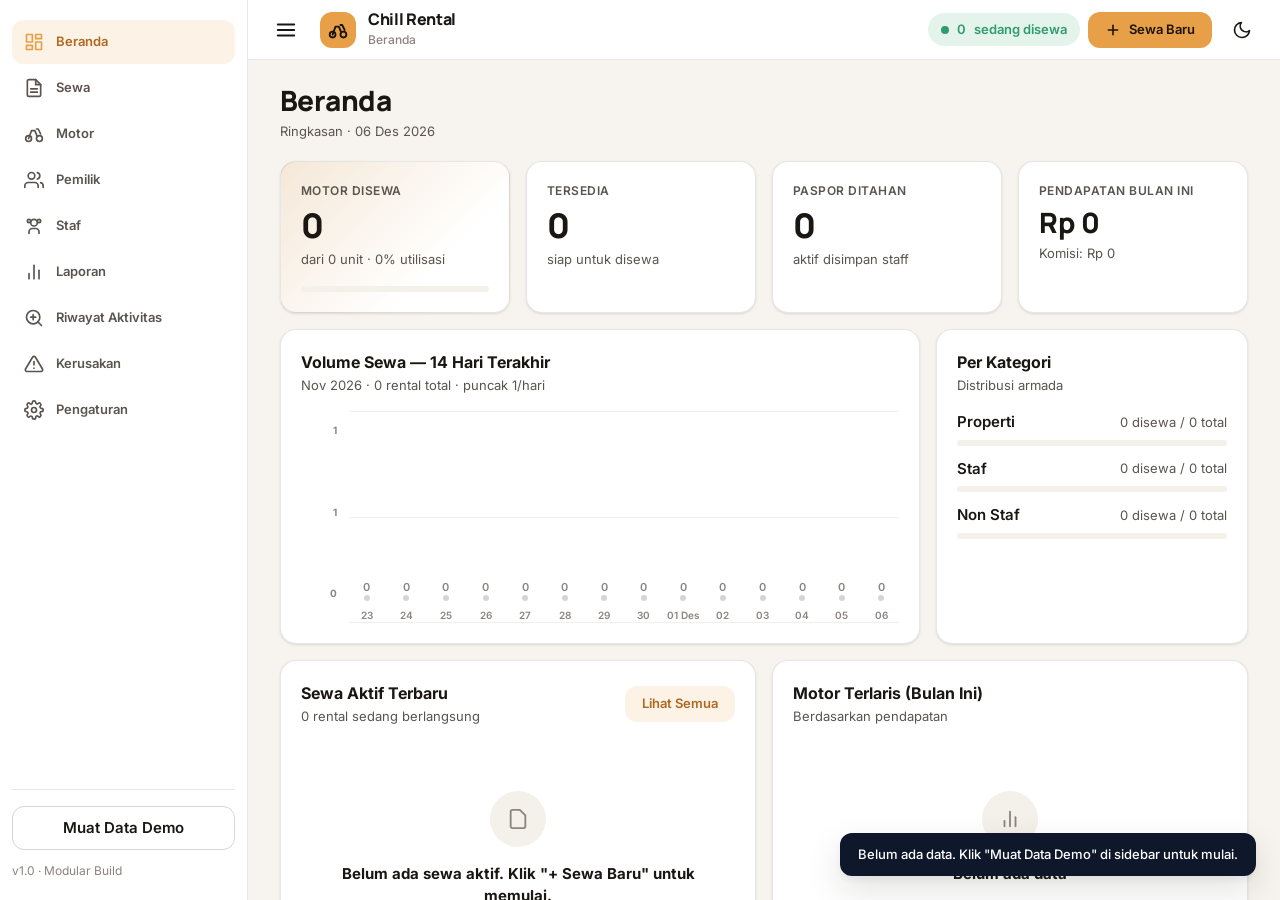
==== index.html @ 1f5a0c83 "add Supabase offline-first sync (Fase B.1) - localStorage stays the working store; background engine" ====
<!DOCTYPE html>
<html lang="id">
<head>
  <meta charset="UTF-8" />
  <meta name="viewport" content="width=device-width, initial-scale=1.0, viewport-fit=cover" />
  <meta name="theme-color" content="#0f172a" />
  <title>Chill Rental — Motor Rental System</title>
  <!-- Inline SVG favicon (🏍️) — avoids a 404 for /favicon.ico without adding a binary file -->
  <link rel="icon" href="data:image/svg+xml,&lt;svg xmlns='http://www.w3.org/2000/svg' viewBox='0 0 100 100'&gt;&lt;text y='.9em' font-size='90'&gt;🏍️&lt;/text&gt;&lt;/svg&gt;" />
  <link rel="stylesheet" href="styles/tokens.css" />
  <link rel="stylesheet" href="styles/base.css" />
  <link rel="stylesheet" href="styles/components.css" />
  <link rel="stylesheet" href="styles/layout.css" />
  <link rel="preconnect" href="https://fonts.googleapis.com">
  <link rel="preconnect" href="https://fonts.gstatic.com" crossorigin>
  <link href="https://fonts.googleapis.com/css2?family=Inter:wght@400;500;600;700&family=Manrope:wght@600;700;800&display=swap" rel="stylesheet">
</head>
<body>
  <!-- App shell -->
  <div id="app" class="app-shell">
    <!-- Top bar (mobile + desktop) -->
    <header class="topbar" role="banner">
      <button class="icon-btn topbar__menu" id="btn-menu" data-i18n-aria="topbar_menu_aria">
        <svg width="22" height="22" viewBox="0 0 24 24" fill="none" stroke="currentColor" stroke-width="2" stroke-linecap="round" stroke-linejoin="round"><line x1="3" y1="6" x2="21" y2="6"/><line x1="3" y1="12" x2="21" y2="12"/><line x1="3" y1="18" x2="21" y2="18"/></svg>
      </button>
      <div class="topbar__brand">
        <div class="brand-mark" aria-hidden="true">
          <svg width="20" height="20" viewBox="0 0 24 24" fill="none" stroke="currentColor" stroke-width="2.2" stroke-linecap="round" stroke-linejoin="round"><circle cx="5.5" cy="17.5" r="3.5"/><circle cx="18.5" cy="17.5" r="3.5"/><path d="M15 6h2l3 6"/><path d="M5.5 17.5L9 8h4l2.5 6"/></svg>
        </div>
        <div class="topbar__title">
          <h1>Chill Rental</h1>
          <span class="topbar__sub" id="topbar-context">Dashboard</span>
        </div>
      </div>
      <div class="topbar__actions">
        <button class="chip chip--success" id="kpi-active" data-i18n-title="topbar_new_rental_title"> <!-- title (rented-motor count) is set via JS -->
          <span class="chip__dot"></span>
          <span id="kpi-active-count">0</span> <span data-i18n="topbar_kpi_active">sedang disewa</span>
        </button>
        <!-- R13: Quick action — New Rental (replaces button in page headers) -->
        <button class="btn btn--sm topbar__quick-rental" id="btn-quick-rental" data-i18n-title="topbar_new_rental_title">
          <svg width="16" height="16" viewBox="0 0 24 24" fill="none" stroke="currentColor" stroke-width="2.4" stroke-linecap="round" stroke-linejoin="round"><line x1="12" y1="5" x2="12" y2="19"/><line x1="5" y1="12" x2="19" y2="12"/></svg>
          <span class="topbar__quick-rental-label" data-i18n="topbar_quick_rental">Sewa Baru</span>
        </button>
        <button class="icon-btn" id="btn-theme" data-i18n-aria="topbar_theme_aria">
          <svg id="ico-theme" width="20" height="20" viewBox="0 0 24 24" fill="none" stroke="currentColor" stroke-width="2" stroke-linecap="round" stroke-linejoin="round"><path d="M21 12.79A9 9 0 1 1 11.21 3 7 7 0 0 0 21 12.79z"/></svg>
        </button>
      </div>
    </header>

    <!-- Sidebar nav (desktop) / drawer (mobile) -->
    <aside class="sidebar" id="sidebar" aria-label="Navigasi utama">
      <nav class="nav">
        <a href="#dashboard" class="nav__item is-active" data-route="dashboard" data-i18n-title="nav_dashboard">
          <svg width="20" height="20" viewBox="0 0 24 24" fill="none" stroke="currentColor" stroke-width="2" stroke-linecap="round" stroke-linejoin="round"><rect x="3" y="3" width="7" height="9"/><rect x="14" y="3" width="7" height="5"/><rect x="14" y="12" width="7" height="9"/><rect x="3" y="16" width="7" height="5"/></svg>
          <span data-i18n="nav_dashboard">Beranda</span>
        </a>
        <a href="#rentals" class="nav__item" data-route="rentals" data-i18n-title="nav_rentals">
          <svg width="20" height="20" viewBox="0 0 24 24" fill="none" stroke="currentColor" stroke-width="2" stroke-linecap="round" stroke-linejoin="round"><path d="M14 2H6a2 2 0 0 0-2 2v16a2 2 0 0 0 2 2h12a2 2 0 0 0 2-2V8z"/><polyline points="14 2 14 8 20 8"/><line x1="16" y1="13" x2="8" y2="13"/><line x1="16" y1="17" x2="8" y2="17"/></svg>
          <span data-i18n="nav_rentals">Sewa</span>
        </a>
        <a href="#motors" class="nav__item" data-route="motors" data-i18n-title="nav_motors">
          <svg width="20" height="20" viewBox="0 0 24 24" fill="none" stroke="currentColor" stroke-width="2" stroke-linecap="round" stroke-linejoin="round"><circle cx="5.5" cy="17.5" r="3.5"/><circle cx="18.5" cy="17.5" r="3.5"/><path d="M15 6h2l3 6"/><path d="M5.5 17.5L9 8h4l2.5 6"/></svg>
          <span data-i18n="nav_motors">Kendaraan</span>
        </a>
        <a href="#owners" class="nav__item" data-route="owners" data-i18n-title="nav_owners">
          <svg width="20" height="20" viewBox="0 0 24 24" fill="none" stroke="currentColor" stroke-width="2" stroke-linecap="round" stroke-linejoin="round"><path d="M17 21v-2a4 4 0 0 0-4-4H5a4 4 0 0 0-4 4v2"/><circle cx="9" cy="7" r="4"/><path d="M23 21v-2a4 4 0 0 0-3-3.87"/><path d="M16 3.13a4 4 0 0 1 0 7.75"/></svg>
          <span data-i18n="nav_owners">Pemilik</span>
        </a>
        <a href="#staff" class="nav__item" data-route="staff" data-i18n-title="nav_staff">
          <svg width="20" height="20" viewBox="0 0 24 24" fill="none" stroke="currentColor" stroke-width="2" stroke-linecap="round" stroke-linejoin="round"><circle cx="12" cy="8" r="4"/><path d="M6 21v-2a4 4 0 0 1 4-4h4a4 4 0 0 1 4 4v2"/><circle cx="18" cy="6" r="2"/><circle cx="6" cy="6" r="2"/></svg>
          <span data-i18n="nav_staff">Staf</span>
        </a>
        <a href="#reports" class="nav__item" data-route="reports" data-i18n-title="nav_reports">
          <svg width="20" height="20" viewBox="0 0 24 24" fill="none" stroke="currentColor" stroke-width="2" stroke-linecap="round" stroke-linejoin="round"><line x1="18" y1="20" x2="18" y2="10"/><line x1="12" y1="20" x2="12" y2="4"/><line x1="6" y1="20" x2="6" y2="14"/></svg>
          <span data-i18n="nav_reports">Laporan</span>
        </a>
        <a href="#audit" class="nav__item" data-route="audit" data-i18n-title="nav_audit">
          <svg width="20" height="20" viewBox="0 0 24 24" fill="none" stroke="currentColor" stroke-width="2" stroke-linecap="round" stroke-linejoin="round"><circle cx="11" cy="11" r="8"/><line x1="21" y1="21" x2="16.65" y2="16.65"/><path d="M8 11h6"/><path d="M11 8v6"/></svg>
          <span data-i18n="nav_audit">Riwayat Aktivitas</span>
        </a>
        <a href="#damages" class="nav__item" data-route="damages" data-i18n-title="nav_damages">
          <svg width="20" height="20" viewBox="0 0 24 24" fill="none" stroke="currentColor" stroke-width="2" stroke-linecap="round" stroke-linejoin="round"><path d="M10.29 3.86L1.82 18a2 2 0 0 0 1.71 3h16.94a2 2 0 0 0 1.71-3L13.71 3.86a2 2 0 0 0-3.42 0z"/><line x1="12" y1="9" x2="12" y2="13"/><line x1="12" y1="17" x2="12.01" y2="17"/></svg>
          <span data-i18n="nav_damages">Kerusakan</span>
        </a>
        <a href="#settings" class="nav__item" data-route="settings" data-i18n-title="nav_settings">
          <svg width="20" height="20" viewBox="0 0 24 24" fill="none" stroke="currentColor" stroke-width="2" stroke-linecap="round" stroke-linejoin="round"><circle cx="12" cy="12" r="3"/><path d="M19.4 15a1.65 1.65 0 0 0 .33 1.82l.06.06a2 2 0 0 1-2.83 2.83l-.06-.06a1.65 1.65 0 0 0-1.82-.33 1.65 1.65 0 0 0-1 1.51V21a2 2 0 0 1-4 0v-.09A1.65 1.65 0 0 0 9 19.4a1.65 1.65 0 0 0-1.82.33l-.06.06a2 2 0 0 1-2.83-2.83l.06-.06a1.65 1.65 0 0 0 .33-1.82 1.65 1.65 0 0 0-1.51-1H3a2 2 0 0 1 0-4h.09A1.65 1.65 0 0 0 4.6 9a1.65 1.65 0 0 0-.33-1.82l-.06-.06a2 2 0 0 1 2.83-2.83l.06.06a1.65 1.65 0 0 0 1.82.33H9a1.65 1.65 0 0 0 1-1.51V3a2 2 0 0 1 4 0v.09a1.65 1.65 0 0 0 1 1.51 1.65 1.65 0 0 0 1.82-.33l.06-.06a2 2 0 0 1 2.83 2.83l-.06.06a1.65 1.65 0 0 0-.33 1.82V9a1.65 1.65 0 0 0 1.51 1H21a2 2 0 0 1 0 4h-.09a1.65 1.65 0 0 0-1.51 1z"/></svg>
          <span data-i18n="nav_settings">Pengaturan</span>
        </a>
      </nav>
      <div class="sidebar__footer">
        <button class="btn btn--ghost btn--block" id="btn-seed" data-i18n="page_settings_load_demo">Muat Data Demo</button>
        <p class="muted-xs">v1.0 · Modular Build</p>
      </div>
    </aside>
    <div class="scrim" id="scrim" hidden></div>

    <!-- Main content area, routed -->
    <main class="content" id="content" tabindex="-1">
      <!-- Pages are injected by router.js -->
    </main>

    <!-- Bottom tab bar (mobile only) -->
    <nav class="tabbar" aria-label="Navigasi cepat">
      <a href="#dashboard" class="tabbar__item is-active" data-route="dashboard">
        <svg width="22" height="22" viewBox="0 0 24 24" fill="none" stroke="currentColor" stroke-width="2" stroke-linecap="round" stroke-linejoin="round"><rect x="3" y="3" width="7" height="9"/><rect x="14" y="3" width="7" height="5"/><rect x="14" y="12" width="7" height="9"/><rect x="3" y="16" width="7" height="5"/></svg>
        <span data-i18n="tabbar_beranda">Beranda</span>
      </a>
      <a href="#rentals" class="tabbar__item" data-route="rentals">
        <svg width="22" height="22" viewBox="0 0 24 24" fill="none" stroke="currentColor" stroke-width="2" stroke-linecap="round" stroke-linejoin="round"><path d="M14 2H6a2 2 0 0 0-2 2v16a2 2 0 0 0 2 2h12a2 2 0 0 0 2-2V8z"/><polyline points="14 2 14 8 20 8"/></svg>
        <span data-i18n="tabbar_sewa">Sewa</span>
      </a>
      <button class="tabbar__fab" id="btn-new-rental" data-i18n-aria="tabbar_fab_aria">
        <svg width="26" height="26" viewBox="0 0 24 24" fill="none" stroke="currentColor" stroke-width="2.5" stroke-linecap="round" stroke-linejoin="round"><line x1="12" y1="5" x2="12" y2="19"/><line x1="5" y1="12" x2="19" y2="12"/></svg>
      </button>
      <a href="#motors" class="tabbar__item" data-route="motors">
        <svg width="22" height="22" viewBox="0 0 24 24" fill="none" stroke="currentColor" stroke-width="2" stroke-linecap="round" stroke-linejoin="round"><circle cx="5.5" cy="17.5" r="3.5"/><circle cx="18.5" cy="17.5" r="3.5"/><path d="M15 6h2l3 6"/><path d="M5.5 17.5L9 8h4l2.5 6"/></svg>
        <span data-i18n="tabbar_motor">Kendaraan</span>
      </a>
      <a href="#reports" class="tabbar__item" data-route="reports">
        <svg width="22" height="22" viewBox="0 0 24 24" fill="none" stroke="currentColor" stroke-width="2" stroke-linecap="round" stroke-linejoin="round"><line x1="18" y1="20" x2="18" y2="10"/><line x1="12" y1="20" x2="12" y2="4"/><line x1="6" y1="20" x2="6" y2="14"/></svg>
        <span data-i18n="tabbar_laporan">Laporan</span>
      </a>
    </nav>

    <!-- Modal mount + toast mount -->
    <div id="modal-root"></div>
    <div id="toast-root" class="toast-root" aria-live="polite"></div>
  </div>

  <!-- Modules (load order matters) -->
  <script type="module" src="modules/app.js"></script>
</body>
</html>
---- styles/tokens.css ----
/* ===========================================================
   Chill Rental — Design Tokens
   Style: Minimalism + Bento Grid, mobile-first, theme-aware
   =========================================================== */

:root {
  /* ---- Color Primitives ---- */
  --c-teal-50:  #ecfeff;
  --c-teal-100: #cffafe;
  --c-teal-300: #67e8f9;
  --c-teal-500: #06b6d4;
  --c-teal-600: #0891b2;
  --c-teal-700: #0e7490;

  --c-amber-100: #fef3c7;
  --c-amber-500: #f59e0b;
  --c-amber-600: #d97706;

  --c-rose-100: #ffe4e6;
  --c-rose-500: #f43f5e;
  --c-rose-600: #e11d48;

  --c-emerald-100: #d1fae5;
  --c-emerald-500: #10b981;
  --c-emerald-600: #059669;

  --c-slate-50:  #f8fafc;
  --c-slate-100: #f1f5f9;
  --c-slate-200: #e2e8f0;
  --c-slate-300: #cbd5e1;
  --c-slate-400: #94a3b8;
  --c-slate-500: #64748b;
  --c-slate-600: #475569;
  --c-slate-700: #334155;
  --c-slate-800: #1e293b;
  --c-slate-900: #0f172a;
  --c-slate-950: #020617;

  /* ---- Semantic — Light (default) — warm palette + amber accent ----
     Tier-based bg: bg-app (creamy off-white) → bg-elev (white card) → bg-elev-2 (subtle recessed)
     Text: warm dark (#1a1612, not pure black) for a warm feel.
     Accent: amber #e8a048 (same as dark — brand consistency).
  */
  --bg-app: #f7f4ef;            /* warm cream — readable bg */
  --bg-elev: #ffffff;           /* card, sidebar, modal */
  --bg-elev-2: #f4f0ea;         /* recessed (input, table header) */
  --bg-subtle: #f4f0ea;
  --bg-tint: rgba(232, 160, 72, .07);

  --text-primary: #1a1612;      /* warm near-black */
  --text-secondary: #5a544e;    /* warm muted */
  --text-tertiary: #8a8580;     /* warm light muted */
  --text-inverse: #ffffff;
  --text-on-brand: #1a1209;     /* dark text on amber (high contrast) */

  --border-subtle: rgba(26, 22, 18, .10);
  --border-strong: rgba(26, 22, 18, .18);
  --border-focus: #e8a048;

  --brand: #e8a048;
  --brand-hover: #d4863a;
  --brand-soft: rgba(232, 160, 72, .14);
  --brand-soft-text: #b06820;   /* darker amber for text in the soft badge (contrast on light bg) */

  --success: #2e9c6b;           /* darker green for light mode (AA contrast) */
  --success-soft: rgba(46, 156, 107, .12);
  --warning: #c9881f;           /* darker amber for the warning badge */
  --warning-soft: rgba(232, 160, 72, .14);
  --danger: #c8443f;            /* darker red for light mode */
  --danger-soft: rgba(200, 68, 63, .10);
  --info: #4185d6;
  --info-soft: rgba(65, 133, 214, .10);

  /* ---- Spacing (4/8 rhythm) ---- */
  --sp-1: 4px;
  --sp-2: 8px;
  --sp-3: 12px;
  --sp-4: 16px;
  --sp-5: 20px;
  --sp-6: 24px;
  --sp-7: 32px;
  --sp-8: 40px;
  --sp-9: 48px;
  --sp-10: 64px;

  /* ---- Radius ---- */
  --r-sm: 8px;
  --r-md: 12px;
  --r-lg: 16px;
  --r-xl: 20px;
  --r-2xl: 24px;
  --r-pill: 999px;

  /* ---- Shadow — warm tone (light mode default) ---- */
  --sh-xs: 0 1px 2px rgba(26, 22, 18, .05);
  --sh-sm: 0 1px 3px rgba(26, 22, 18, .08), 0 1px 2px rgba(26, 22, 18, .04);
  --sh-md: 0 4px 14px rgba(26, 22, 18, .08), 0 2px 4px rgba(26, 22, 18, .04);
  --sh-lg: 0 14px 36px rgba(26, 22, 18, .12), 0 4px 8px rgba(26, 22, 18, .06);
  --sh-focus: 0 0 0 3px rgba(232, 160, 72, .30);

  /* ---- Typography ---- */
  --font-sans: 'Inter', system-ui, -apple-system, 'Segoe UI', Roboto, sans-serif;
  --font-display: 'Manrope', var(--font-sans);
  --font-mono: ui-monospace, 'SF Mono', Menlo, Consolas, monospace;

  --fs-xs: 12px;
  --fs-sm: 13px;
  --fs-base: 15px;
  --fs-md: 16px;
  --fs-lg: 18px;
  --fs-xl: 22px;
  --fs-2xl: 28px;
  --fs-3xl: 34px;
  --fs-4xl: 44px;

  --lh-tight: 1.2;
  --lh-snug: 1.35;
  --lh-normal: 1.5;
  --lh-loose: 1.65;

  /* ---- Motion ---- */
  --motion-fast: 120ms;
  --motion-base: 200ms;
  --motion-slow: 320ms;
  --ease-out: cubic-bezier(.16, 1, .3, 1);
  --ease-in-out: cubic-bezier(.4, 0, .2, 1);

  /* ---- Layout ---- */
  --topbar-h: 60px;
  --sidebar-w: 248px;
  --sidebar-w-collapsed: 72px;   /* R12: icon-only mode */
  --tabbar-h: 72px;
  --maxw-content: 1280px;
}

/* ===== Dark theme — palette refresh (reference: warm dark + amber accent) =====
   Tier-based backgrounds: bg-app (darkest) → bg-elev → bg-elev-2 (lightest)
   Text: warm off-white #f0ede8 (not pure white) for reading comfort.
   Accent: amber #e8a048 (more hostel-vibe than teal).
*/
[data-theme="dark"] {
  /* ---- Backgrounds (3 tier) ---- */
  --bg-app: #0e0f11;            /* page bg (darkest) */
  --bg-elev: #16181c;           /* sidebar, card, modal */
  --bg-elev-2: #1e2128;         /* input bg, table header, elevated surface */
  --bg-subtle: #1e2128;         /* alias for bg-subtle used in the code */
  --bg-tint: rgba(232, 160, 72, .08);

  /* ---- Text (warm tones) ---- */
  --text-primary: #f0ede8;      /* warm off-white */
  --text-secondary: #9a9690;    /* secondary muted */
  --text-tertiary: #5a5854;     /* tertiary very muted */
  --text-inverse: #1a1209;      /* dark text (for the primary button on the accent) */
  --text-on-brand: #1a1209;     /* dark text on the amber button */

  /* ---- Borders ---- */
  --border-subtle: rgba(255, 255, 255, .07);
  --border-strong: rgba(255, 255, 255, .13);
  --border-focus: #e8a048;

  /* ---- Brand (amber) ---- */
  --brand: #e8a048;
  --brand-hover: #d4863a;
  --brand-soft: rgba(232, 160, 72, .12);
  --brand-soft-text: #e8a048;

  /* ---- Status colors + soft variants ---- */
  --success: #4caf82;
  --success-soft: rgba(76, 175, 130, .12);
  --warning: #f0b84a;
  --warning-soft: rgba(240, 184, 74, .12);
  --danger: #e05252;
  --danger-soft: rgba(224, 82, 82, .12);
  --info: #5b9cf6;
  --info-soft: rgba(91, 156, 246, .12);

  /* ---- Focus ring ---- */
  --sh-focus: 0 0 0 3px rgba(232, 160, 72, .35);

  /* ---- Shadows ---- */
  --sh-xs: 0 1px 2px rgba(0, 0, 0, .35);
  --sh-sm: 0 1px 3px rgba(0, 0, 0, .45);
  --sh-md: 0 6px 16px rgba(0, 0, 0, .45);
  --sh-lg: 0 20px 40px rgba(0, 0, 0, .55);
}

@media (prefers-reduced-motion: reduce) {
  *, *::before, *::after {
    animation-duration: .01ms !important;
    transition-duration: .01ms !important;
  }
}
---- styles/base.css ----
/* ===== Reset & Base ===== */
*, *::before, *::after { box-sizing: border-box; }
html {
  -webkit-text-size-adjust: 100%;
  height: 100%;
  overflow: hidden;
}
body {
  margin: 0;
  display: flex;
  flex-direction: column;
  height: 100vh;
  height: 100dvh;
  overflow: hidden;
  overscroll-behavior-y: none; /* Prevent iOS pull-to-refresh while scrolling the modal */
  font-family: var(--font-sans);
  font-size: var(--fs-base);
  line-height: var(--lh-normal);
  color: var(--text-primary);
  background: var(--bg-app);
  -webkit-font-smoothing: antialiased;
  -moz-osx-font-smoothing: grayscale;
}

h1, h2, h3, h4, h5, h6 {
  margin: 0;
  font-family: var(--font-display);
  font-weight: 700;
  line-height: var(--lh-tight);
  color: var(--text-primary);
  letter-spacing: -0.01em;
}
h1 { font-size: var(--fs-xl); }
h2 { font-size: var(--fs-lg); }
h3 { font-size: var(--fs-md); }
p { margin: 0; }
a { color: inherit; text-decoration: none; }
button { font-family: inherit; }
img, svg { display: block; max-width: 100%; }
input, select, textarea, button { font: inherit; color: inherit; }

/* Focus visible — accessibility critical */
:focus { outline: none; }
:focus-visible {
  outline: none;
  box-shadow: var(--sh-focus);
  border-radius: var(--r-sm);
}

/* Utility classes */
.muted { color: var(--text-secondary); }
.muted-xs { color: var(--text-tertiary); font-size: var(--fs-xs); margin: 0; }
.sr-only {
  position: absolute; width: 1px; height: 1px;
  padding: 0; margin: -1px; overflow: hidden;
  clip: rect(0, 0, 0, 0); white-space: nowrap; border: 0;
}
.hidden { display: none !important; }

/* Spacing utilities — replacements for non-token inline gap/margin */
.gap-xs  { gap: var(--sp-1); }   /* 4px  */
.gap-sm  { gap: var(--sp-2); }   /* 8px  */
.gap-md  { gap: var(--sp-3); }   /* 12px */
.gap-lg  { gap: var(--sp-4); }   /* 16px */
.mt-xs   { margin-top: var(--sp-1); }
.mt-sm   { margin-top: var(--sp-2); }
.mt-md   { margin-top: var(--sp-3); }
.mb-sm   { margin-bottom: var(--sp-2); }
.mb-md   { margin-bottom: var(--sp-3); }

/* Text safety utilities */
.text-ellipsis {
  overflow: hidden;
  text-overflow: ellipsis;
  white-space: nowrap;
  min-width: 0;
}
.text-wrap {
  word-break: break-word;
  overflow-wrap: anywhere;
}

/* Scrollbar finesse */
::-webkit-scrollbar { width: 6px; height: 6px; }   /* 10px → 6px, slimmer on mobile */
::-webkit-scrollbar-track { background: transparent; }
::-webkit-scrollbar-thumb {
  background: var(--border-strong);
  border-radius: var(--r-pill);
  border: 1px solid var(--bg-app);  /* thinner border to match the smaller scrollbar */
}
::-webkit-scrollbar-thumb:hover { background: var(--text-tertiary); }
/* On mobile, hide the scrollbar entirely (swipe is enough) */
@media (max-width: 480px) {
  ::-webkit-scrollbar { display: none; }
  * { scrollbar-width: none; }
}
---- styles/components.css ----
/* ===== BUTTONS ===== */
.btn {
  display: inline-flex;
  align-items: center;
  justify-content: center;
  gap: var(--sp-2);
  min-height: 44px;
  padding: 0 var(--sp-5);
  border: 1px solid transparent;
  border-radius: var(--r-md);
  background: var(--brand);
  color: var(--text-on-brand);
  font-size: var(--fs-base);
  font-weight: 600;
  cursor: pointer;
  transition: transform var(--motion-fast) var(--ease-out),
              background var(--motion-fast) var(--ease-out),
              box-shadow var(--motion-fast) var(--ease-out);
  white-space: nowrap;
  user-select: none;
  -webkit-tap-highlight-color: transparent;
}
.btn:hover { background: var(--brand-hover); }
.btn:active { transform: scale(0.97); }
.btn[disabled] { opacity: .55; cursor: not-allowed; pointer-events: none; }

.btn--ghost {
  background: transparent;
  color: var(--text-primary);
  border-color: var(--border-strong);
}
.btn--ghost:hover { background: var(--bg-subtle); }

.btn--soft {
  background: var(--brand-soft);
  color: var(--brand-soft-text);
}
.btn--soft:hover { background: var(--brand-soft); filter: brightness(0.95); }

/* WhatsApp green — Open WhatsApp action in the receipt modal */
.btn--wa { background: #25d366; color: #06351a; }
.btn--wa:hover { background: #1ebe5b; }

/* ===== WhatsApp receipt modal ===== */
.receipt-modal__sub {
  margin: 0 0 var(--sp-3);
  color: var(--text-secondary);
  font-size: var(--fs-sm);
}
.receipt-modal__preview {
  margin: 0;
  padding: var(--sp-4);
  background: var(--bg-elev-2);
  border: 1px solid var(--border-subtle);
  border-radius: var(--r-md);
  font-family: ui-monospace, SFMono-Regular, Menlo, Consolas, monospace;
  font-size: 13px;
  line-height: 1.5;
  color: var(--text-primary);
  white-space: pre;          /* keep the monospace columns aligned */
  overflow-x: auto;
  overflow-y: auto;
  max-height: 52vh;
}
.receipt-modal__hint {
  margin: var(--sp-3) 0 0;
  color: var(--text-secondary);
  font-size: var(--fs-sm);
}

.btn--danger { background: var(--danger); }
.btn--danger:hover { background: var(--c-rose-500); }

.btn--sm { min-height: 36px; padding: 0 var(--sp-4); font-size: var(--fs-sm); }
.btn--block { width: 100%; white-space: normal; text-align: center; }

.icon-btn {
  display: inline-flex;
  align-items: center;
  justify-content: center;
  width: 44px;
  height: 44px;
  border: 1px solid transparent;
  border-radius: var(--r-md);
  background: transparent;
  color: var(--text-primary);
  cursor: pointer;
  transition: background var(--motion-fast) var(--ease-out);
  -webkit-tap-highlight-color: transparent;
}
.icon-btn:hover { background: var(--bg-subtle); }
.icon-btn:active { background: var(--border-subtle); }

/* ===== CARDS / BENTO ===== */
.card {
  background: var(--bg-elev);
  border: 1px solid var(--border-subtle);
  border-radius: var(--r-lg);
  padding: var(--sp-5);
  box-shadow: var(--sh-sm);
}
/* Dark mode: reduce shadow (depth is conveyed via the tier bg) */
[data-theme="dark"] .card { box-shadow: none; }
.card--accent {
  background: linear-gradient(135deg, var(--brand-soft) 0%, var(--bg-elev) 70%);
  border-color: var(--border-subtle);
}
.card__header {
  display: flex;
  align-items: center;
  justify-content: space-between;
  margin-bottom: var(--sp-4);
  gap: var(--sp-3);
}
.card__title { font-size: var(--fs-md); font-weight: 700; }
.card__sub { font-size: var(--fs-sm); color: var(--text-secondary); margin-top: 2px; }

/* ===== KPI ===== */
.kpi {
  display: flex;
  flex-direction: column;
  gap: var(--sp-2);
}
.kpi__label {
  font-size: var(--fs-xs);
  font-weight: 600;
  color: var(--text-secondary);
  text-transform: uppercase;
  letter-spacing: 0.04em;
}
.kpi__value {
  font-family: var(--font-display);
  font-size: var(--fs-3xl);
  font-weight: 800;
  line-height: 1;
  color: var(--text-primary);
}
.kpi__value--sm { font-size: var(--fs-2xl); }
.kpi__sub {
  display: inline-flex;
  align-items: center;
  gap: var(--sp-1);
  font-size: var(--fs-sm);
  color: var(--text-secondary);
}
.kpi__delta--up { color: var(--success); font-weight: 600; }
.kpi__delta--down { color: var(--danger); font-weight: 600; }

/* ===== CHIPS / BADGES ===== */
.chip {
  display: inline-flex;
  align-items: center;
  gap: var(--sp-2);
  padding: 6px 12px;
  border-radius: var(--r-pill);
  background: var(--bg-subtle);
  color: var(--text-secondary);
  font-size: var(--fs-sm);
  font-weight: 600;
  border: 1px solid var(--border-subtle);
  cursor: pointer;
  white-space: nowrap;
  min-height: 32px;
}
.chip--brand { background: var(--brand-soft); color: var(--brand-soft-text); border-color: transparent; }
.chip--success { background: var(--success-soft); color: var(--success); border-color: transparent; }
.chip--warning { background: var(--warning-soft); color: var(--warning); border-color: transparent; }
.chip--danger { background: var(--danger-soft); color: var(--danger); border-color: transparent; }

.chip__dot {
  width: 8px; height: 8px;
  border-radius: 50%;
  background: currentColor;
  animation: pulse 2s ease-in-out infinite;
}
@keyframes pulse {
  0%, 100% { opacity: 1; }
  50% { opacity: .45; }
}

.badge {
  display: inline-flex;
  align-items: center;
  justify-content: center;
  padding: 4px 8px;        /* raised from 3px → 4px for a minimum height */
  border-radius: 6px;
  font-size: var(--fs-xs);
  font-weight: 600;
  background: var(--bg-subtle);
  color: var(--text-secondary);
  min-height: 24px;        /* minimum visual height, consistent across all screen sizes */
  white-space: nowrap;
  flex-shrink: 0;          /* badge must not shrink inside a flex container */
}
.badge--success { background: var(--success-soft); color: var(--success); }
.badge--warning { background: var(--warning-soft); color: var(--warning); }
.badge--danger { background: var(--danger-soft); color: var(--danger); }
.badge--brand { background: var(--brand-soft); color: var(--brand-soft-text); }
.badge--info { background: var(--info-soft); color: var(--info); }

/* ===== FORMS ===== */
.field {
  display: flex;
  flex-direction: column;
  gap: 6px;
  min-width: 0;   /* allow inputs to shrink inside grid/flex cells (prevents overflow on mobile) */
}
.field__label {
  font-size: var(--fs-sm);
  font-weight: 600;
  color: var(--text-secondary);
}
.field__label::after { content: ''; }
.field__label.required::after { content: ' *'; color: var(--danger); }
.field__hint { font-size: var(--fs-xs); color: var(--text-tertiary); }
.field__error { font-size: var(--fs-xs); color: var(--danger); font-weight: 600; }

.input, .select, .textarea {
  width: 100%;
  min-height: 44px;
  padding: 10px 14px;
  border: 1px solid var(--border-subtle);
  border-radius: var(--r-md);
  background: var(--bg-elev);
  color: var(--text-primary);
  font-size: var(--fs-base);
  transition: border-color var(--motion-fast) var(--ease-out),
              box-shadow var(--motion-fast) var(--ease-out);
}
/* Dark mode: inputs use elevated tier (bg-elev-2) so they stand out from card bg-elev.
   IMPORTANT: use background-color (NOT the 'background' shorthand) so it does not
   reset the background-image (the select arrow icon) into tiling/repeat. */
[data-theme="dark"] .input,
[data-theme="dark"] .select,
[data-theme="dark"] .textarea {
  background-color: var(--bg-elev-2);
  border-color: var(--border-subtle);
}
.input:focus, .select:focus, .textarea:focus {
  border-color: var(--border-focus);
  box-shadow: var(--sh-focus);
  outline: none;
}
.input::placeholder { color: var(--text-tertiary); }
.textarea { min-height: 88px; resize: vertical; }

/* iOS Safari quirk: date/time inputs have a large intrinsic min-content width
   and ignore width:100% inside grid/flex → overflow (a "wider box").
   min-width:0 + max-width:100% so they obey the container width. */
.input[type="date"],
.input[type="time"],
.input[type="datetime-local"],
.input[type="month"] {
  min-width: 0;
  max-width: 100%;
}
/* Mobile: reset native appearance so iOS truly respects the container width.
   (Mobile only — on desktop keep the native picker icon visible.) */
@media (max-width: 600px) {
  .input[type="date"],
  .input[type="time"],
  .input[type="datetime-local"],
  .input[type="month"] {
    -webkit-appearance: none;
    appearance: none;
  }
}

.select {
  appearance: none;
  -webkit-appearance: none;
  background-image: url("data:image/svg+xml,%3Csvg xmlns='http://www.w3.org/2000/svg' width='14' height='14' viewBox='0 0 24 24' fill='none' stroke='%2364748b' stroke-width='2' stroke-linecap='round' stroke-linejoin='round'%3E%3Cpolyline points='6 9 12 15 18 9'%3E%3C/polyline%3E%3C/svg%3E");
  background-repeat: no-repeat;
  background-position: right 14px center;
  padding-right: 38px;
}
/* Dark mode select arrow — warm muted color matches text-tertiary */
[data-theme="dark"] .select {
  background-image: url("data:image/svg+xml,%3Csvg xmlns='http://www.w3.org/2000/svg' width='14' height='14' viewBox='0 0 24 24' fill='none' stroke='%239a9690' stroke-width='2' stroke-linecap='round' stroke-linejoin='round'%3E%3Cpolyline points='6 9 12 15 18 9'%3E%3C/polyline%3E%3C/svg%3E");
}

.field-group {
  display: grid;
  grid-template-columns: 1fr 1fr;
  gap: var(--sp-3);
}
/* Mobile: collapse to 1 column — prevent horizontal overflow */
@media (max-width: 600px) {
  .field-group {
    grid-template-columns: 1fr;
  }
}

/* ===== TABLE / LIST ===== */
.table-wrap {
  overflow-x: auto;
  overflow-y: auto;                 /* R14: vertical scroll for the sticky header */
  max-height: calc(100vh - 320px);  /* fit in the viewport, with room for topbar + filter + summary */
  border-radius: var(--r-lg);
  border: 1px solid var(--border-subtle);
  background: var(--bg-elev);
}
@media (max-width: 899px) {
  .table-wrap { max-height: calc(100vh - 280px); }
}
.table {
  width: 100%;
  border-collapse: separate;        /* R14: changed from 'collapse' so the sticky border is not lost */
  border-spacing: 0;
  font-size: var(--fs-sm);
}
.table th {
  text-align: left;
  padding: 12px 16px;
  font-size: var(--fs-xs);
  text-transform: uppercase;
  letter-spacing: 0.04em;
  color: var(--text-secondary);
  font-weight: 700;
  background: var(--bg-subtle);
  border-bottom: 1px solid var(--border-subtle);
  white-space: nowrap;
  /* R14: sticky header */
  position: sticky;
  top: 0;
  z-index: 2;
  /* Add a thin box-shadow below so the separation is clear when scrolling */
  box-shadow: 0 1px 0 0 var(--border-subtle);
}
.table td {
  padding: 14px 16px;
  border-bottom: 1px solid var(--border-subtle);
  vertical-align: middle;
}
.table tbody tr:last-child td { border-bottom: 0; }
.table tbody tr {
  cursor: pointer;
  transition: background var(--motion-fast) var(--ease-out);
}
.table tbody tr:hover { background: var(--bg-subtle); }

/* Mobile list view (alt to table on small screens) */
.list-card {
  display: flex;
  flex-direction: column;
  gap: var(--sp-2);
}
.list-item {
  display: flex;
  align-items: center;
  gap: var(--sp-3);
  padding: var(--sp-4);
  background: var(--bg-elev);
  border: 1px solid var(--border-subtle);
  border-radius: var(--r-md);
  cursor: pointer;
  transition: transform var(--motion-fast) var(--ease-out),
              border-color var(--motion-fast) var(--ease-out);
}
.list-item:hover { border-color: var(--border-strong); }
.list-item:active { transform: scale(0.99); }
.list-item__main { flex: 1; min-width: 0; }
.list-item__title {
  font-weight: 600;
  color: var(--text-primary);
  min-width: 0;              /* allow shrink inside flex */
  overflow: hidden;
  text-overflow: ellipsis;
  white-space: nowrap;
}
.list-item__title-row {
  display: flex;
  align-items: center;
  gap: 6px;
  flex-wrap: nowrap;         /* name ellipsis, badge stays on the right */
  min-width: 0;
}
.list-item__title-row .list-item__title {
  flex: 1 1 0;               /* name takes the remaining space, can shrink */
}
.list-item__title-row .badge {
  flex-shrink: 0;            /* badge must not shrink */
}
.list-item__sub {
  font-size: var(--fs-sm);
  color: var(--text-secondary);
  margin-top: 2px;
  overflow: hidden;
  text-overflow: ellipsis;
  white-space: nowrap;
}

/* ===== MODAL ===== */
.modal-backdrop {
  position: fixed;
  inset: 0;
  background: rgba(15, 23, 42, 0.55);
  backdrop-filter: blur(4px);
  z-index: 100;
  display: flex;
  align-items: center;
  justify-content: center;
  padding: var(--sp-4);
  animation: fadeIn var(--motion-base) var(--ease-out);
}
.modal {
  background: var(--bg-elev);
  border-radius: var(--r-xl);
  box-shadow: var(--sh-lg);
  width: 100%;
  max-width: 560px;
  max-height: 90dvh;         /* dvh is more accurate on mobile — accounts for browser UI */
  display: flex;
  flex-direction: column;
  animation: slideUp var(--motion-base) var(--ease-out);
}
.modal--lg { max-width: 720px; }

/* On mobile, the modal hugs the edges and stays clear of the notch */
@media (max-width: 480px) {
  .modal-backdrop {
    padding: var(--sp-3);
    align-items: flex-end;   /* modal slides up from the bottom on mobile — more natural */
  }
  .modal {
    max-height: calc(92dvh - env(safe-area-inset-bottom));
    border-bottom-left-radius: 0;
    border-bottom-right-radius: 0;
    border-radius: var(--r-xl) var(--r-xl) 0 0;
  }
}

.modal__header {
  display: flex;
  align-items: center;
  justify-content: space-between;
  padding: var(--sp-5);
  border-bottom: 1px solid var(--border-subtle);
  flex-shrink: 0;            /* header must not shrink */
}
.modal__title { font-size: var(--fs-lg); }
.modal__body {
  padding: var(--sp-5);
  overflow-y: auto;
  flex: 1;
  /* Smooth scrolling on iOS */
  -webkit-overflow-scrolling: touch;
  overscroll-behavior: contain;
}
.modal__footer {
  display: flex;
  gap: var(--sp-3);
  justify-content: flex-end;
  flex-wrap: wrap;
  padding: var(--sp-4) var(--sp-5);
  /* Safe area for the iPhone home indicator */
  padding-bottom: calc(var(--sp-4) + env(safe-area-inset-bottom));
  border-top: 1px solid var(--border-subtle);
  background: var(--bg-subtle);
  border-radius: 0 0 var(--r-xl) var(--r-xl);
  flex-shrink: 0;            /* footer must not shrink */
}
/* Modal.open() wraps footer content in a bare <div>, so the footer's flex
   gap/justify never reach the buttons — they touch (esp. when stacked on mobile).
   Dissolving the wrapper promotes the buttons to direct flex children of
   .modal__footer, so gap + alignment + the mobile rules below all apply.
   (.modal-footer-split keeps its own class, so :not([class]) leaves it intact.) */
.modal__footer > div:not([class]) { display: contents; }

/* Mobile: footer buttons full-width so they are not cramped (3-4 buttons on an active rental) */
@media (max-width: 600px) {
  .modal__footer {
    flex-direction: column-reverse;
    gap: var(--sp-3);   /* 8px → 12px: prevent stacked buttons from touching */
  }
  .modal__footer .btn { width: 100%; justify-content: center; }
}

/* ===== MODAL FOOTER SPLIT — destructive on the left, primary on the right ===== */
.modal-footer-split {
  display: flex;
  justify-content: space-between;
  align-items: center;
  width: 100%;
  gap: var(--sp-2);
  flex-wrap: wrap;
}
/* Mobile: stack vertically, destructive at the bottom, primary on top (visual order matters) */
@media (max-width: 600px) {
  .modal-footer-split {
    flex-direction: column-reverse;
    align-items: stretch;
    gap: var(--sp-3);   /* consistent spacing when buttons stack vertically */
  }
  .modal-footer-split > .btn,
  .modal-footer-split > .modal-footer-actions {
    width: 100%;
  }
  .modal-footer-split > .modal-footer-actions {
    flex-direction: column-reverse;
    gap: var(--sp-3);   /* spacing between buttons when stacked vertically */
  }
  .modal-footer-split > .modal-footer-actions > .btn {
    width: 100%;
  }
}

/* ===== MODAL FOOTER ACTIONS — right-side footer buttons, no overflow on mobile ===== */
.modal-footer-actions {
  display: flex;
  gap: 8px;
  align-items: center;
  flex-wrap: wrap;
  justify-content: flex-end;
}
@media (max-width: 380px) {
  .modal-footer-actions {
    flex-direction: column;
    width: 100%;
    gap: var(--sp-3);   /* match the spacing of other stacked footers */
  }
  .modal-footer-actions .btn {
    width: 100%;
    justify-content: center;
  }
}

/* ===== GLOBAL TEXT OVERFLOW GUARD — prevent text from exceeding the container ===== */
.modal__body * {
  max-width: 100%;
  word-break: break-word;
  overflow-wrap: anywhere;
}
/* Exclude elements that must not wrap */
.modal__body button,
.modal__body input,
.modal__body select,
.modal__body .badge {
  word-break: normal;
  overflow-wrap: normal;
}

/* ===== DETAIL GRID — rental info in 2 columns, responsive to 1 column on mobile ===== */
.detail-grid {
  display: grid;
  /* Auto-fit: 2 columns if they fit (min 140px each), else collapse to 1 */
  grid-template-columns: repeat(auto-fit, minmax(140px, 1fr));
  gap: var(--sp-3);
  font-size: var(--fs-sm);
}
/* Force a single column below 600px so long date text does not wrap oddly */
@media (max-width: 600px) {
  .detail-grid {
    grid-template-columns: 1fr;
    gap: var(--sp-2);
  }
  .detail-grid > [style*="grid-column"] {
    grid-column: 1 / -1 !important;
  }
}

/* ===== ACTION ROW — label left + button right, safe on narrow screens ===== */
.action-row {
  display: flex;
  justify-content: space-between;
  align-items: center;
  background: var(--bg-subtle);
  border-radius: 8px;
  padding: 10px 12px;
  gap: 8px;
  min-width: 0;
}
.action-row__btn {
  flex-shrink: 0;   /* Button does not shrink */
  white-space: nowrap;
}
/* On very narrow screens, stack vertically */
@media (max-width: 360px) {
  .action-row {
    flex-direction: column;
    align-items: flex-start;
  }
  .action-row__btn {
    width: 100%;
    text-align: center;
    justify-content: center;
  }
}

@keyframes fadeIn { from { opacity: 0; } to { opacity: 1; } }
@keyframes slideUp {
  from { opacity: 0; transform: translateY(20px) scale(0.98); }
  to { opacity: 1; transform: translateY(0) scale(1); }
}

/* ===== TOAST ===== */
.toast-root {
  position: fixed;
  bottom: calc(var(--tabbar-h) + var(--sp-4));
  left: 50%;
  transform: translateX(-50%);
  z-index: 200;
  display: flex;
  flex-direction: column;
  gap: var(--sp-2);
  pointer-events: none;
}
@media (min-width: 900px) {
  .toast-root { bottom: var(--sp-6); left: auto; right: var(--sp-6); transform: none; }
}
.toast {
  pointer-events: auto;
  background: var(--c-slate-900);
  color: #fff;
  padding: 12px 18px;
  border-radius: var(--r-md);
  font-size: var(--fs-sm);
  font-weight: 500;
  box-shadow: var(--sh-lg);
  display: flex;
  align-items: center;
  gap: var(--sp-2);
  max-width: 90vw;
  animation: slideUp var(--motion-base) var(--ease-out);
}
.toast--success { background: var(--success); }
.toast--danger { background: var(--danger); }

/* ===== EMPTY STATE ===== */
.empty {
  display: flex;
  flex-direction: column;
  align-items: center;
  justify-content: center;
  padding: var(--sp-9) var(--sp-5);
  text-align: center;
  color: var(--text-secondary);
}
.empty__icon {
  width: 56px;
  height: 56px;
  display: flex;
  align-items: center;
  justify-content: center;
  border-radius: 50%;
  background: var(--bg-subtle);
  color: var(--text-tertiary);
  margin-bottom: var(--sp-4);
}
.empty__title { color: var(--text-primary); font-weight: 700; margin-bottom: var(--sp-2); }

/* ===== TOOLBAR (filter + search) ===== */
.toolbar {
  display: flex;
  gap: var(--sp-2);
  align-items: center;
  flex-wrap: wrap;
  margin-bottom: var(--sp-4);
  max-width: 100%;
}
/* Stacked toolbar — filter groups with the label on the left (Motor page pattern) */
.toolbar--stacked {
  flex-direction: column;
  align-items: stretch;
  gap: var(--sp-3);
}
.filter-row {
  display: flex;
  gap: var(--sp-2);
  align-items: center;
  flex-wrap: wrap;
}
.filter-group-row {
  display: grid;
  grid-template-columns: 80px 1fr;
  gap: var(--sp-3);
  align-items: center;
}
.filter-group-label {
  font-size: var(--fs-xs);
  font-weight: 700;
  color: var(--text-tertiary);
  text-transform: uppercase;
  letter-spacing: 0.06em;
}
.filter-reset {
  flex-shrink: 0;
}
.filter-reset[disabled] { opacity: 0.4; cursor: not-allowed; }
/* Compact count pill inside the chip — so it is not crowded with the label */
.filter-count {
  display: inline-block;
  margin-left: 6px;
  padding: 1px 6px;
  border-radius: var(--r-pill);
  background: var(--bg-elev);
  color: var(--text-tertiary);
  font-size: 10px;
  font-weight: 700;
  min-width: 18px;
  text-align: center;
}
.segmented__opt.is-active .filter-count {
  background: var(--brand);
  color: var(--text-on-brand);
}
@media (max-width: 600px) {
  .filter-group-row {
    grid-template-columns: 1fr;
    gap: var(--sp-1);
  }
  .filter-group-label {
    padding-left: 4px;
  }
}
.toolbar__search {
  flex: 1 1 120px;    /* flex-grow:1, flex-shrink:1, basis 120px */
  min-width: 120px;   /* down from 160px — safer at 360px */
  max-width: 100%;
  position: relative;
}
.toolbar__search .input { padding-left: 42px; }
.toolbar__search-icon {
  position: absolute;
  left: 14px;
  top: 50%;
  transform: translateY(-50%);
  color: var(--text-tertiary);
  pointer-events: none;
}

/* ===== PROGRESS / METER ===== */
.meter {
  width: 100%;
  height: 6px;
  background: var(--bg-subtle);
  border-radius: var(--r-pill);
  overflow: hidden;
}
.meter__fill {
  height: 100%;
  background: var(--brand);
  border-radius: var(--r-pill);
  transition: width var(--motion-slow) var(--ease-out);
}
.meter__fill--success { background: var(--success); }
.meter__fill--warning { background: var(--warning); }
.meter__fill--danger { background: var(--danger); }

/* ===== SEGMENTED CONTROL ===== */

/* Variant: 3-column grid for filters with many items (e.g. the rental filter) */
.segmented--filter {
  display: grid;
  grid-template-columns: repeat(3, 1fr);
  width: 100%;
  max-width: 100%;
  box-sizing: border-box;
  overflow: visible;
}
.segmented--filter .segmented__opt {
  text-align: center;
  width: 100%;
  min-width: 0;
  overflow: hidden;
  text-overflow: ellipsis;
  flex-shrink: 1;
  padding: 8px 6px;   /* smaller horizontal padding in grid mode */
}
@media (min-width: 600px) {
  .segmented--filter {
    display: inline-flex;
    width: auto;
  }
  .segmented--filter .segmented__opt {
    padding: 8px 14px;  /* back to normal padding on desktop */
  }
}

.segmented {
  display: flex;
  background: var(--bg-subtle);
  border-radius: var(--r-md);
  padding: 4px;
  gap: 4px;
  flex-wrap: wrap;            /* wrap to a new line if it does not fit (mobile) */
  max-width: 100%;
  flex-shrink: 1;
  min-width: 0;
}
/* Mobile: chips are equal-width, adaptive based on the chip count */
@media (max-width: 700px) {
  .segmented { width: 100%; row-gap: 6px; }
  .segmented__opt {
    flex: 1 1 calc(33.333% - 4px);   /* default: 3 per row (for 3 or 6 chips) */
    min-width: 0;
    padding: 8px 4px !important;
    font-size: 11.5px !important;
    text-align: center;
    white-space: nowrap;
    overflow: hidden;
    text-overflow: ellipsis;
  }
  /* 2 chips → 2 per row */
  .segmented:has(.segmented__opt:nth-child(2):last-child) .segmented__opt {
    flex-basis: calc(50% - 4px);
  }
  /* 4 chips → 2 per row × 2 rows (neat) */
  .segmented:has(.segmented__opt:nth-child(4):last-child) .segmented__opt {
    flex-basis: calc(50% - 4px);
  }
  /* 5 chips → 3+2 layout (the last chip is wider) */
  .segmented:has(.segmented__opt:nth-child(5):last-child) .segmented__opt {
    flex-basis: calc(33.333% - 4px);
  }
}
.segmented__opt {
  padding: 8px 14px;
  background: transparent;
  border: 0;
  border-radius: var(--r-sm);
  font-size: var(--fs-sm);
  font-weight: 600;
  color: var(--text-secondary);
  cursor: pointer;
  transition: all var(--motion-fast) var(--ease-out);
  min-height: 36px;
  white-space: nowrap;
  flex-shrink: 0;
  /* Prevent text from overflowing the container */
  min-width: 0;
  overflow: hidden;
  text-overflow: ellipsis;
}
.segmented__opt.is-active {
  background: var(--bg-elev);
  color: var(--text-primary);
  box-shadow: var(--sh-xs);
}

/* ===== CHART (Dashboard bar chart) ===== */
.chart-grid {
  display: grid;
  grid-template-columns: 36px 1fr;
  gap: var(--sp-3);
  margin-top: var(--sp-3);
}
.chart-grid__axis {
  display: flex;
  flex-direction: column;
  justify-content: space-between;
  padding: var(--sp-3) 0 22px;       /* match plot's vertical padding so labels align with gridlines */
  font-size: 10px;
  font-weight: 700;
  color: var(--text-tertiary);
  text-align: right;
  letter-spacing: 0.04em;
}
.chart-grid__plot {
  position: relative;
  padding: var(--sp-3) 0 0;
}
/* Horizontal grid line */
.chart-grid__line {
  position: absolute;
  left: 0; right: 0;
  height: 1px;
  background: var(--border-subtle);
  pointer-events: none;
  opacity: 0.6;
}
.chart-grid__line:last-child {
  /* baseline is more solid */
  background: var(--border-strong);
  opacity: 1;
}

.chart-bars {
  display: flex;
  align-items: flex-end;
  justify-content: space-between;     /* even spacing across the card width */
  gap: var(--sp-1);
  height: 200px;
  padding: 0;
  position: relative;
  z-index: 1;                          /* above the grid lines */
}
.chart-bar {
  flex: 1;
  display: flex;
  flex-direction: column;
  align-items: center;
  gap: var(--sp-1);
  min-width: 0;
  height: 100%;
  justify-content: flex-end;
}
.chart-bar__fill {
  width: 100%;
  max-width: 28px;                     /* cap the bar so it is not too wide at 14 days */
  min-height: 3px;
  background: var(--brand);
  border-radius: var(--r-sm) var(--r-sm) 0 0;
  transition: height var(--motion-slow) var(--ease-out);
  position: relative;
  overflow: visible;
}
/* Bar with value 0 — dot indicator (timeline marker) */
.chart-bar__fill[data-zero="true"] {
  background: transparent;
  min-height: 0;
}
.chart-bar__fill[data-zero="true"]::before {
  content: '';
  position: absolute;
  bottom: -3px;
  left: 50%;
  transform: translateX(-50%);
  width: 6px;
  height: 6px;
  border-radius: 50%;
  background: var(--border-strong);
}
/* Number label — floats ABOVE the bar */
.chart-bar__value {
  position: absolute;
  bottom: 100%;
  left: 50%;
  transform: translateX(-50%);
  margin-bottom: 4px;
  font-size: 11px;
  font-weight: 800;
  color: var(--text-primary);
  line-height: 1;
  white-space: nowrap;
}
.chart-bar__fill[data-zero="true"] .chart-bar__value {
  color: var(--text-tertiary);
  font-weight: 600;
  bottom: auto;
  margin-bottom: 0;
  top: -16px;
}
.chart-bar__label {
  font-size: 10px;
  color: var(--text-tertiary);
  font-weight: 600;
  white-space: nowrap;
  margin-top: 6px;
}
/* "month switch" label (first day of a new month) is more prominent */
.chart-bar:has(.chart-bar__label:not(:empty)):nth-child(n) .chart-bar__label {
  /* Always visible */
}

/* ===== EMPTY STATE ===== */
.empty-state {
  display: flex;
  flex-direction: column;
  align-items: center;
  justify-content: center;
  padding: var(--sp-8) var(--sp-4);
  text-align: center;
  color: var(--text-tertiary);
  gap: var(--sp-2);
}
.empty-state__icon {
  font-size: 32px;
  opacity: 0.5;
}
.empty-state__title {
  font-size: 15px;
  font-weight: 600;
  color: var(--text-secondary);
}
.empty-state__desc {
  font-size: 13px;
  max-width: 320px;
}
---- styles/layout.css ----
/* ===== APP SHELL ===== */
.app-shell {
  display: grid;
  grid-template-columns: 1fr;
  grid-template-rows: var(--topbar-h) 1fr;
  grid-template-areas:
    "topbar"
    "content";
  height: 100%;
  overflow: hidden;
  transition: grid-template-columns var(--motion-base) var(--ease-out);
}

@media (min-width: 900px) {
  .app-shell {
    grid-template-columns: var(--sidebar-w) 1fr;
    grid-template-areas:
      "sidebar topbar"
      "sidebar content";
  }
}

/* ===== TOPBAR ===== */
.topbar {
  grid-area: topbar;
  display: flex;
  align-items: center;
  gap: var(--sp-3);
  padding: 0 var(--sp-4);
  background: var(--bg-elev);
  border-bottom: 1px solid var(--border-subtle);
  position: sticky;
  top: 0;
  z-index: 50;
  padding-top: env(safe-area-inset-top);
}
.topbar__brand {
  display: flex;
  align-items: center;
  gap: var(--sp-3);
  flex: 1;
  min-width: 0;
}
.brand-mark {
  width: 36px;
  height: 36px;
  display: grid;
  place-items: center;
  background: var(--brand);
  color: var(--text-on-brand);
  border-radius: var(--r-md);
  flex-shrink: 0;
}
.topbar__title { display: flex; flex-direction: column; min-width: 0; }
.topbar__title h1 {
  font-size: var(--fs-md);
  font-weight: 800;
  letter-spacing: -0.02em;
  white-space: nowrap;
  overflow: hidden;
  text-overflow: ellipsis;
}
.topbar__sub {
  font-size: var(--fs-xs);
  color: var(--text-tertiary);
  font-weight: 500;
  margin-top: 1px;
}
/* MOBILE: hide brand title "Chill Rental" — the page subtitle (sub) is enough context */
@media (max-width: 700px) {
  .topbar__title h1 { display: none; }
  .topbar__sub {
    font-size: var(--fs-sm);    /* bump the sub to be more prominent since it acts as the main title */
    font-weight: 700;
    color: var(--text-primary);
    margin-top: 0;
  }
}
.topbar__actions {
  display: flex;
  align-items: center;
  gap: var(--sp-2);
}
/* R13: Quick action 'New Rental' in the topbar */
.topbar__quick-rental {
  background: var(--brand);
  color: var(--text-on-brand);
}
.topbar__quick-rental:hover { background: var(--brand-hover); }
/* MOBILE: hide the "+ New Rental" button — the FAB in the bottom tabbar already covers it */
@media (max-width: 700px) {
  .topbar__quick-rental { display: none; }
  /* "X active" chip becomes more compact on mobile */
  #kpi-active {
    font-size: var(--fs-xs);
    padding: 6px 10px;
    min-height: 32px;        /* raised from 28px → 32px, easier to tap */
  }
}
/* When the sidebar is collapsed (desktop), the label stays visible since the topbar does not collapse */
.topbar__menu { display: inline-flex; }
/* R12: the hamburger now also appears on desktop as the sidebar collapse toggle */
@media (min-width: 900px) {
  .topbar__menu { display: inline-flex; }
}

/* ===== SIDEBAR ===== */
.sidebar {
  grid-area: sidebar;
  background: var(--bg-elev);
  border-right: 1px solid var(--border-subtle);
  padding: var(--sp-5) var(--sp-3);
  display: flex;
  flex-direction: column;
  gap: var(--sp-5);
}
@media (max-width: 899px) {
  .sidebar {
    position: fixed;
    inset: 0 auto 0 0;
    width: 280px;
    z-index: 80;
    transform: translateX(-100%);
    transition: transform var(--motion-base) var(--ease-out);
    box-shadow: var(--sh-lg);
    padding-top: calc(var(--sp-5) + env(safe-area-inset-top));
  }
  .sidebar.is-open { transform: translateX(0); }
}

.nav {
  display: flex;
  flex-direction: column;
  gap: 2px;
  flex: 1;
}
.nav__item {
  display: flex;
  align-items: center;
  gap: var(--sp-3);
  padding: 10px 12px;
  border-radius: var(--r-md);
  color: var(--text-secondary);
  font-size: var(--fs-sm);
  font-weight: 600;
  min-height: 44px;
  transition: background var(--motion-fast) var(--ease-out),
              color var(--motion-fast) var(--ease-out);
}
.nav__item:hover { background: var(--bg-subtle); color: var(--text-primary); }
.nav__item.is-active {
  background: var(--brand-soft);
  color: var(--brand-soft-text);
}
.nav__item.is-active svg { color: var(--brand); }

.sidebar__footer {
  display: flex;
  flex-direction: column;
  gap: var(--sp-3);
  padding-top: var(--sp-4);
  border-top: 1px solid var(--border-subtle);
}

/* ===== R12: Sidebar Collapsed (desktop) ===== */
@media (min-width: 900px) {
  .app-shell.is-sidebar-collapsed {
    grid-template-columns: var(--sidebar-w-collapsed) 1fr;
  }
  .app-shell.is-sidebar-collapsed .sidebar {
    padding-left: var(--sp-2);
    padding-right: var(--sp-2);
    overflow: hidden;
  }
  .app-shell.is-sidebar-collapsed .nav__item {
    justify-content: center;
    padding-left: 0;
    padding-right: 0;
    position: relative;
  }
  /* Hide labels (span elements) */
  .app-shell.is-sidebar-collapsed .nav__item > span {
    display: none;
  }
  /* Tooltip on hover when collapsed — show label as floating chip */
  .app-shell.is-sidebar-collapsed .nav__item:hover::after {
    content: attr(data-tooltip);
    position: absolute;
    left: calc(100% + 8px);
    top: 50%;
    transform: translateY(-50%);
    background: var(--text-primary);
    color: var(--bg-elev);
    padding: 4px 10px;
    border-radius: var(--r-sm);
    font-size: var(--fs-xs);
    font-weight: 600;
    white-space: nowrap;
    z-index: 100;
    box-shadow: var(--sh-sm);
    pointer-events: none;
  }
  /* Hide footer content text but keep the dividers */
  .app-shell.is-sidebar-collapsed .sidebar__footer {
    padding: var(--sp-2) 0;
  }
  .app-shell.is-sidebar-collapsed .sidebar__footer .btn,
  .app-shell.is-sidebar-collapsed .sidebar__footer .muted-xs {
    display: none;
  }
}

.scrim {
  position: fixed;
  inset: 0;
  background: rgba(15, 23, 42, 0.5);
  z-index: 70;
  animation: fadeIn var(--motion-base) var(--ease-out);
}

/* ===== CONTENT ===== */
.content {
  grid-area: content;
  padding: var(--sp-5);
  padding-bottom: calc(var(--tabbar-h) + var(--sp-7) + env(safe-area-inset-bottom));
  max-width: var(--maxw-content);
  width: 100%;
  margin: 0 auto;
  overflow-y: auto;
  overflow-x: hidden;
  min-height: 0;
}
@media (min-width: 900px) {
  .content {
    padding: var(--sp-6) var(--sp-7);
    padding-bottom: var(--sp-7);
    overflow-y: auto;
    overflow-x: hidden;
    min-height: 0;
  }
}

.page__header {
  display: flex;
  align-items: flex-end;
  justify-content: space-between;
  gap: var(--sp-3);
  margin-bottom: var(--sp-5);
  flex-wrap: wrap;
}
.page__title {
  font-family: var(--font-display);
  font-size: clamp(20px, 5vw, var(--fs-2xl)); /* shrinks smoothly at 360px, full size at 560px+ */
  font-weight: 800;
  letter-spacing: -0.02em;
  min-width: 0;
  overflow: hidden;
  text-overflow: ellipsis;
  white-space: nowrap;
}
.page__lede {
  font-size: var(--fs-sm);
  color: var(--text-secondary);
  margin-top: 4px;
}

/* ===== BENTO GRID ===== */
.bento {
  display: grid;
  grid-template-columns: repeat(12, 1fr);
  gap: var(--sp-4);
}
.bento > * {
  grid-column: span 12;
  min-width: 0;
}
@media (min-width: 600px) {
  .bento > .span-3 { grid-column: span 6; }
  .bento > .span-4 { grid-column: span 6; }
  .bento > .span-6 { grid-column: span 12; }
  .bento > .span-8 { grid-column: span 12; }
  .bento > .span-12 { grid-column: span 12; }
}
@media (min-width: 1000px) {
  .bento > .span-3 { grid-column: span 3; }
  .bento > .span-4 { grid-column: span 4; }
  .bento > .span-6 { grid-column: span 6; }
  .bento > .span-8 { grid-column: span 8; }
  .bento > .span-12 { grid-column: span 12; }
}

/* ===== TABBAR (mobile bottom nav) ===== */
.tabbar {
  position: fixed;
  bottom: 0;
  left: 0;
  right: 0;
  height: calc(var(--tabbar-h) + env(safe-area-inset-bottom));
  padding-bottom: env(safe-area-inset-bottom);
  background: var(--bg-elev);
  border-top: 1px solid var(--border-subtle);
  display: flex;
  align-items: center;
  justify-content: space-around;
  z-index: 60;
}
@media (min-width: 900px) {
  .tabbar { display: none; }
}
.tabbar__item {
  display: flex;
  flex-direction: column;
  align-items: center;
  justify-content: center;
  gap: 4px;
  min-width: 56px;
  min-height: 56px;        /* meets the Apple HIG 44px minimum */
  padding: 8px 8px;        /* raised from 6px → 8px, more comfortable to tap */
  color: var(--text-tertiary);
  font-size: 11px;
  font-weight: 600;
  border-radius: var(--r-md);
  -webkit-tap-highlight-color: transparent;
}
.tabbar__item.is-active { color: var(--brand); }
.tabbar__item:active { background: var(--bg-subtle); }

.tabbar__fab {
  width: 56px;
  height: 56px;
  border-radius: 50%;
  background: var(--brand);
  color: var(--text-on-brand);
  border: 0;
  display: grid;
  place-items: center;
  cursor: pointer;
  box-shadow: 0 8px 22px var(--brand-soft);
  margin-top: -28px;
  transition: transform var(--motion-fast) var(--ease-out);
  -webkit-tap-highlight-color: transparent;
}
.tabbar__fab:active { transform: scale(0.92); }

/* ===== Detail two-col on desktop ===== */
.split {
  display: grid;
  grid-template-columns: 1fr;
  gap: var(--sp-4);
}
@media (min-width: 900px) {
  .split { grid-template-columns: 1.2fr 1fr; }
}

/* Stack helpers */
.stack { display: flex; flex-direction: column; gap: var(--sp-3); }
.row { display: flex; align-items: center; gap: var(--sp-3); flex-wrap: wrap; }
.row--between { justify-content: space-between; }
.row--end { justify-content: flex-end; }
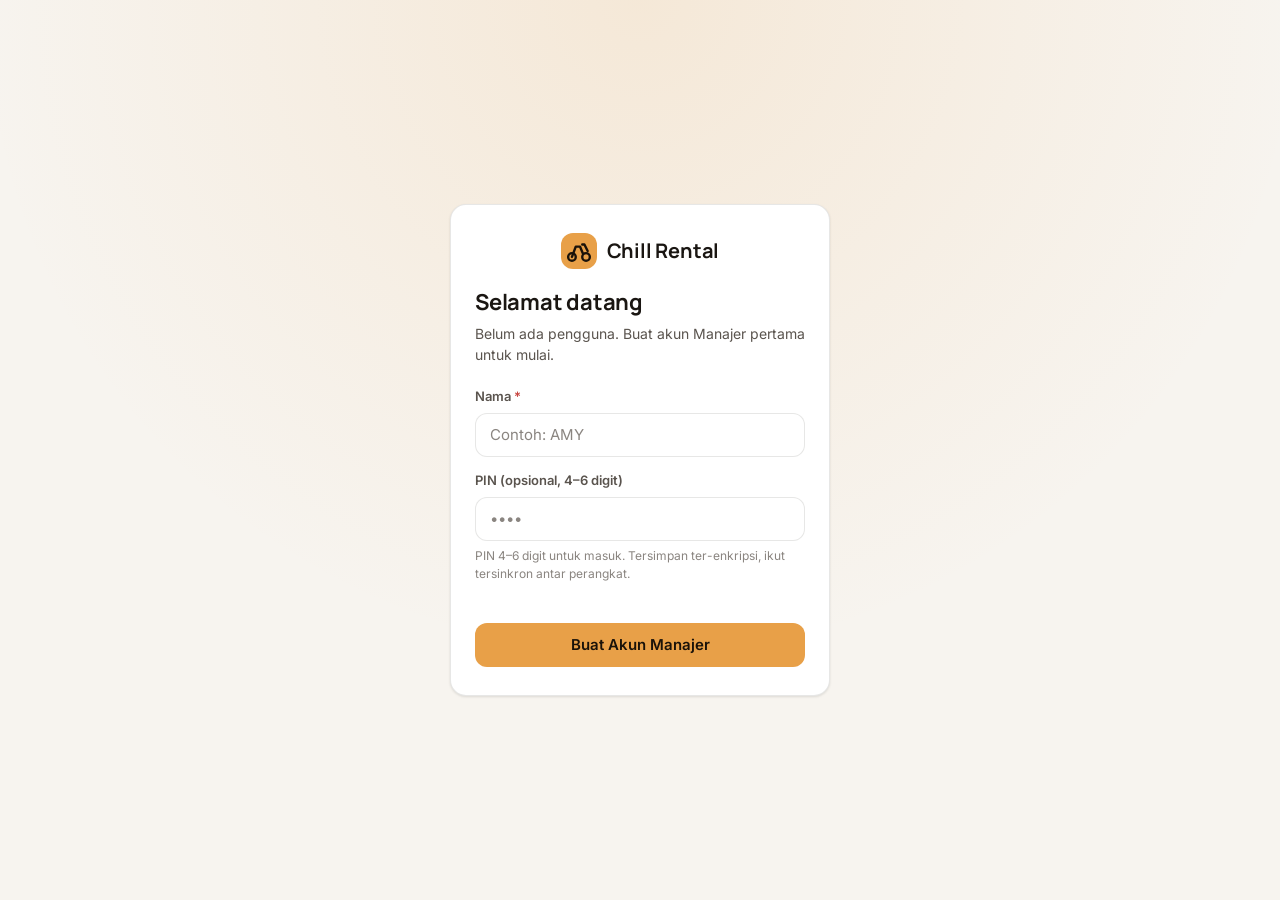
==== commit 585f088e: "Pin Login" ====
--- a/index.html
+++ b/index.html
@@ -11,6 +11,7 @@
   <link rel="stylesheet" href="styles/base.css" />
   <link rel="stylesheet" href="styles/components.css" />
   <link rel="stylesheet" href="styles/layout.css" />
+  <link rel="stylesheet" href="styles/auth.css" />
   <link rel="preconnect" href="https://fonts.googleapis.com">
   <link rel="preconnect" href="https://fonts.gstatic.com" crossorigin>
   <link href="https://fonts.googleapis.com/css2?family=Inter:wght@400;500;600;700&family=Manrope:wght@600;700;800&display=swap" rel="stylesheet">
@@ -44,6 +45,17 @@
         </button>
         <button class="icon-btn" id="btn-theme" data-i18n-aria="topbar_theme_aria">
           <svg id="ico-theme" width="20" height="20" viewBox="0 0 24 24" fill="none" stroke="currentColor" stroke-width="2" stroke-linecap="round" stroke-linejoin="round"><path d="M21 12.79A9 9 0 1 1 11.21 3 7 7 0 0 0 21 12.79z"/></svg>
+        </button>
+        <!-- Fase B.2: current user + logout -->
+        <span class="user-chip" id="user-chip" hidden>
+          <span class="user-chip__avatar" id="user-avatar">?</span>
+          <span class="user-chip__meta">
+            <span class="user-chip__name" id="user-name"></span>
+            <span class="user-chip__role" id="user-role"></span>
+          </span>
+        </span>
+        <button class="icon-btn" id="btn-logout" hidden data-i18n-aria="auth_logout" title="Keluar">
+          <svg width="20" height="20" viewBox="0 0 24 24" fill="none" stroke="currentColor" stroke-width="2" stroke-linecap="round" stroke-linejoin="round"><path d="M9 21H5a2 2 0 0 1-2-2V5a2 2 0 0 1 2-2h4"/><polyline points="16 17 21 12 16 7"/><line x1="21" y1="12" x2="9" y2="12"/></svg>
         </button>
       </div>
     </header>
@@ -89,7 +101,7 @@
         </a>
       </nav>
       <div class="sidebar__footer">
-        <button class="btn btn--ghost btn--block" id="btn-seed" data-i18n="page_settings_load_demo">Muat Data Demo</button>
+        <button class="btn btn--ghost btn--block" id="btn-seed" data-requires="data.seed" data-i18n="page_settings_load_demo">Muat Data Demo</button>
         <p class="muted-xs">v1.0 · Modular Build</p>
       </div>
     </aside>
@@ -128,6 +140,9 @@
     <div id="toast-root" class="toast-root" aria-live="polite"></div>
   </div>
 
+  <!-- Auth gate mount (Fase B.2) — full-screen login overlay -->
+  <div id="auth-root" hidden></div>
+
   <!-- Modules (load order matters) -->
   <script type="module" src="modules/app.js"></script>
 </body>
--- a/styles/auth.css
+++ b/styles/auth.css
@@ -0,0 +1,129 @@
+/* =============================================================
+   styles/auth.css — Fase B.2 login gate + user chip
+   ============================================================= */
+
+#auth-root[hidden] { display: none; }
+
+.auth-overlay {
+  position: fixed;
+  inset: 0;
+  z-index: 1000;
+  display: flex;
+  align-items: center;
+  justify-content: center;
+  padding: 20px;
+  background: var(--bg-app);
+  background-image: radial-gradient(circle at 50% 0%, var(--brand-soft), transparent 60%);
+  overflow-y: auto;
+}
+
+.auth-card {
+  width: 100%;
+  max-width: 380px;
+  padding: 28px 24px;
+  display: flex;
+  flex-direction: column;
+  gap: 6px;
+}
+
+.auth-brand {
+  display: flex;
+  align-items: center;
+  justify-content: center;
+  gap: 10px;
+  margin-bottom: 10px;
+  color: var(--brand);
+}
+.auth-brand h1 { font-size: 20px; margin: 0; color: var(--text-primary); }
+
+.auth-title { font-size: 22px; margin: 4px 0 2px; color: var(--text-primary); }
+.auth-lede  { color: var(--text-secondary); margin: 0 0 16px; font-size: 14px; }
+
+.auth-back {
+  align-self: flex-start;
+  background: none;
+  border: none;
+  color: var(--text-secondary);
+  cursor: pointer;
+  font-size: 13px;
+  padding: 4px 0;
+  margin-bottom: 4px;
+}
+.auth-back:hover { color: var(--text-primary); }
+
+/* Staff picker */
+.auth-staff-list {
+  display: flex;
+  flex-direction: column;
+  gap: 8px;
+  margin-top: 6px;
+}
+.auth-staff {
+  display: flex;
+  align-items: center;
+  gap: 12px;
+  width: 100%;
+  padding: 12px 14px;
+  background: var(--bg-elev-2);
+  border: 1px solid var(--border-subtle);
+  border-radius: 12px;
+  cursor: pointer;
+  text-align: left;
+  transition: border-color .15s, transform .05s;
+}
+.auth-staff:hover { border-color: var(--brand); }
+.auth-staff:active { transform: scale(.99); }
+.auth-staff__avatar {
+  flex: 0 0 auto;
+  width: 38px; height: 38px;
+  display: grid; place-items: center;
+  border-radius: 50%;
+  background: var(--brand-soft);
+  color: var(--brand-soft-text);
+  font-weight: 700;
+}
+.auth-staff__main { display: flex; flex-direction: column; flex: 1 1 auto; min-width: 0; }
+.auth-staff__name { font-weight: 600; color: var(--text-primary); }
+.auth-staff__role { font-size: 12px; color: var(--text-secondary); }
+.auth-staff__lock { color: var(--text-tertiary); flex: 0 0 auto; }
+
+/* PIN input */
+.auth-pin-input {
+  text-align: center;
+  font-size: 26px;
+  letter-spacing: 10px;
+  padding-left: 10px; /* offset the letter-spacing on the last char */
+}
+
+/* Topbar user chip */
+.user-chip {
+  display: inline-flex;
+  align-items: center;
+  gap: 8px;
+  padding: 4px 8px 4px 4px;
+  border-radius: 999px;
+  background: var(--bg-elev-2);
+  border: 1px solid var(--border-subtle);
+}
+.user-chip[hidden] { display: none; }
+.user-chip__avatar {
+  width: 28px; height: 28px;
+  display: grid; place-items: center;
+  border-radius: 50%;
+  background: var(--brand-soft);
+  color: var(--brand-soft-text);
+  font-weight: 700;
+  font-size: 13px;
+}
+.user-chip__meta { display: flex; flex-direction: column; line-height: 1.15; }
+.user-chip__name { font-size: 13px; font-weight: 600; color: var(--text-primary); }
+.user-chip__role { font-size: 11px; color: var(--text-secondary); }
+
+/* On small screens, keep only the avatar to save space */
+@media (max-width: 640px) {
+  .user-chip__meta { display: none; }
+  .user-chip { padding: 4px; }
+}
+
+/* Elements hidden by role-based permission gating */
+[data-requires].is-forbidden { display: none !important; }
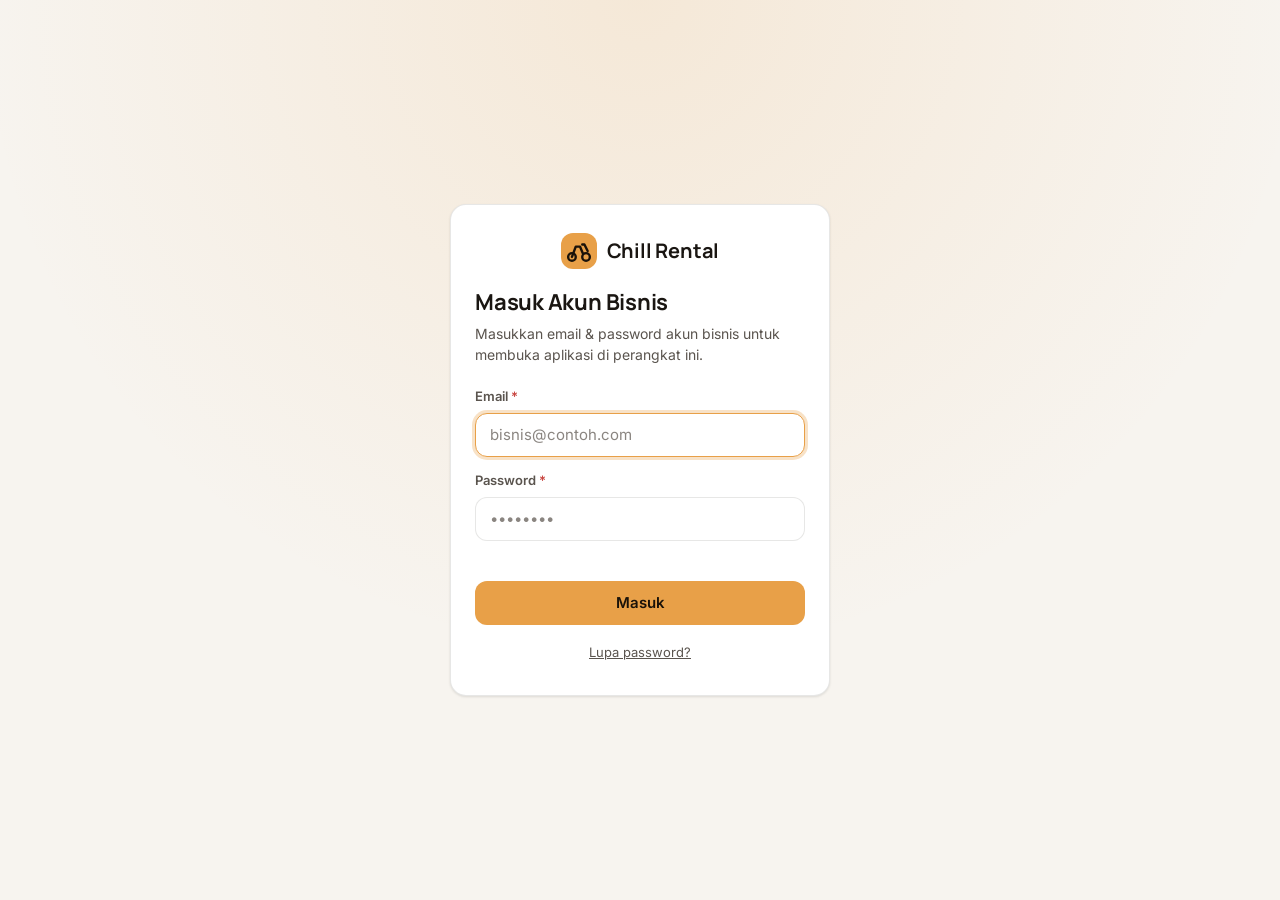
==== commit 71ff5075: "scoop user role" ====
--- a/index.html
+++ b/index.html
@@ -46,17 +46,6 @@
         <button class="icon-btn" id="btn-theme" data-i18n-aria="topbar_theme_aria">
           <svg id="ico-theme" width="20" height="20" viewBox="0 0 24 24" fill="none" stroke="currentColor" stroke-width="2" stroke-linecap="round" stroke-linejoin="round"><path d="M21 12.79A9 9 0 1 1 11.21 3 7 7 0 0 0 21 12.79z"/></svg>
         </button>
-        <!-- Fase B.2: current user + logout -->
-        <span class="user-chip" id="user-chip" hidden>
-          <span class="user-chip__avatar" id="user-avatar">?</span>
-          <span class="user-chip__meta">
-            <span class="user-chip__name" id="user-name"></span>
-            <span class="user-chip__role" id="user-role"></span>
-          </span>
-        </span>
-        <button class="icon-btn" id="btn-logout" hidden data-i18n-aria="auth_logout" title="Keluar">
-          <svg width="20" height="20" viewBox="0 0 24 24" fill="none" stroke="currentColor" stroke-width="2" stroke-linecap="round" stroke-linejoin="round"><path d="M9 21H5a2 2 0 0 1-2-2V5a2 2 0 0 1 2-2h4"/><polyline points="16 17 21 12 16 7"/><line x1="21" y1="12" x2="9" y2="12"/></svg>
-        </button>
       </div>
     </header>
 
@@ -75,19 +64,19 @@
           <svg width="20" height="20" viewBox="0 0 24 24" fill="none" stroke="currentColor" stroke-width="2" stroke-linecap="round" stroke-linejoin="round"><circle cx="5.5" cy="17.5" r="3.5"/><circle cx="18.5" cy="17.5" r="3.5"/><path d="M15 6h2l3 6"/><path d="M5.5 17.5L9 8h4l2.5 6"/></svg>
           <span data-i18n="nav_motors">Kendaraan</span>
         </a>
-        <a href="#owners" class="nav__item" data-route="owners" data-i18n-title="nav_owners">
+        <a href="#owners" class="nav__item" data-route="owners" data-requires="page.owners" data-i18n-title="nav_owners">
           <svg width="20" height="20" viewBox="0 0 24 24" fill="none" stroke="currentColor" stroke-width="2" stroke-linecap="round" stroke-linejoin="round"><path d="M17 21v-2a4 4 0 0 0-4-4H5a4 4 0 0 0-4 4v2"/><circle cx="9" cy="7" r="4"/><path d="M23 21v-2a4 4 0 0 0-3-3.87"/><path d="M16 3.13a4 4 0 0 1 0 7.75"/></svg>
           <span data-i18n="nav_owners">Pemilik</span>
         </a>
-        <a href="#staff" class="nav__item" data-route="staff" data-i18n-title="nav_staff">
+        <a href="#staff" class="nav__item" data-route="staff" data-requires="page.staff" data-i18n-title="nav_staff">
           <svg width="20" height="20" viewBox="0 0 24 24" fill="none" stroke="currentColor" stroke-width="2" stroke-linecap="round" stroke-linejoin="round"><circle cx="12" cy="8" r="4"/><path d="M6 21v-2a4 4 0 0 1 4-4h4a4 4 0 0 1 4 4v2"/><circle cx="18" cy="6" r="2"/><circle cx="6" cy="6" r="2"/></svg>
           <span data-i18n="nav_staff">Staf</span>
         </a>
-        <a href="#reports" class="nav__item" data-route="reports" data-i18n-title="nav_reports">
+        <a href="#reports" class="nav__item" data-route="reports" data-requires="page.reports" data-i18n-title="nav_reports">
           <svg width="20" height="20" viewBox="0 0 24 24" fill="none" stroke="currentColor" stroke-width="2" stroke-linecap="round" stroke-linejoin="round"><line x1="18" y1="20" x2="18" y2="10"/><line x1="12" y1="20" x2="12" y2="4"/><line x1="6" y1="20" x2="6" y2="14"/></svg>
           <span data-i18n="nav_reports">Laporan</span>
         </a>
-        <a href="#audit" class="nav__item" data-route="audit" data-i18n-title="nav_audit">
+        <a href="#audit" class="nav__item" data-route="audit" data-requires="page.audit" data-i18n-title="nav_audit">
           <svg width="20" height="20" viewBox="0 0 24 24" fill="none" stroke="currentColor" stroke-width="2" stroke-linecap="round" stroke-linejoin="round"><circle cx="11" cy="11" r="8"/><line x1="21" y1="21" x2="16.65" y2="16.65"/><path d="M8 11h6"/><path d="M11 8v6"/></svg>
           <span data-i18n="nav_audit">Riwayat Aktivitas</span>
         </a>
@@ -95,13 +84,37 @@
           <svg width="20" height="20" viewBox="0 0 24 24" fill="none" stroke="currentColor" stroke-width="2" stroke-linecap="round" stroke-linejoin="round"><path d="M10.29 3.86L1.82 18a2 2 0 0 0 1.71 3h16.94a2 2 0 0 0 1.71-3L13.71 3.86a2 2 0 0 0-3.42 0z"/><line x1="12" y1="9" x2="12" y2="13"/><line x1="12" y1="17" x2="12.01" y2="17"/></svg>
           <span data-i18n="nav_damages">Kerusakan</span>
         </a>
-        <a href="#settings" class="nav__item" data-route="settings" data-i18n-title="nav_settings">
+        <a href="#settings" class="nav__item" data-route="settings" data-requires="page.settings" data-i18n-title="nav_settings">
           <svg width="20" height="20" viewBox="0 0 24 24" fill="none" stroke="currentColor" stroke-width="2" stroke-linecap="round" stroke-linejoin="round"><circle cx="12" cy="12" r="3"/><path d="M19.4 15a1.65 1.65 0 0 0 .33 1.82l.06.06a2 2 0 0 1-2.83 2.83l-.06-.06a1.65 1.65 0 0 0-1.82-.33 1.65 1.65 0 0 0-1 1.51V21a2 2 0 0 1-4 0v-.09A1.65 1.65 0 0 0 9 19.4a1.65 1.65 0 0 0-1.82.33l-.06.06a2 2 0 0 1-2.83-2.83l.06-.06a1.65 1.65 0 0 0 .33-1.82 1.65 1.65 0 0 0-1.51-1H3a2 2 0 0 1 0-4h.09A1.65 1.65 0 0 0 4.6 9a1.65 1.65 0 0 0-.33-1.82l-.06-.06a2 2 0 0 1 2.83-2.83l.06.06a1.65 1.65 0 0 0 1.82.33H9a1.65 1.65 0 0 0 1-1.51V3a2 2 0 0 1 4 0v.09a1.65 1.65 0 0 0 1 1.51 1.65 1.65 0 0 0 1.82-.33l.06-.06a2 2 0 0 1 2.83 2.83l-.06.06a1.65 1.65 0 0 0-.33 1.82V9a1.65 1.65 0 0 0 1.51 1H21a2 2 0 0 1 0 4h-.09a1.65 1.65 0 0 0-1.51 1z"/></svg>
           <span data-i18n="nav_settings">Pengaturan</span>
         </a>
       </nav>
       <div class="sidebar__footer">
-        <button class="btn btn--ghost btn--block" id="btn-seed" data-requires="data.seed" data-i18n="page_settings_load_demo">Muat Data Demo</button>
+        <!-- Fase B.2: account block (identity + switch user + logout) -->
+        <div class="account" id="account-block" hidden>
+          <div class="account__user">
+            <span class="account__avatar" id="account-avatar">?</span>
+            <span class="account__meta">
+              <span class="account__name" id="account-name"></span>
+              <span class="account__role" id="account-role"></span>
+            </span>
+          </div>
+          <div class="account__actions">
+            <button class="account__btn" id="btn-set-pin-self">
+              <svg width="15" height="15" viewBox="0 0 24 24" fill="none" stroke="currentColor" stroke-width="2" stroke-linecap="round" stroke-linejoin="round"><path d="M21 2l-2 2m-7.61 7.61a5.5 5.5 0 1 1-7.778 7.778 5.5 5.5 0 0 1 7.777-7.777zm0 0L15.5 7.5m0 0l3 3L22 7l-3-3"/></svg>
+              <span data-i18n="btn_change_pin">Ubah PIN</span>
+            </button>
+            <button class="account__btn" id="btn-switch-user">
+              <svg width="15" height="15" viewBox="0 0 24 24" fill="none" stroke="currentColor" stroke-width="2" stroke-linecap="round" stroke-linejoin="round"><polyline points="17 1 21 5 17 9"/><path d="M3 11V9a4 4 0 0 1 4-4h14"/><polyline points="7 23 3 19 7 15"/><path d="M21 13v2a4 4 0 0 1-4 4H3"/></svg>
+              <span data-i18n="auth_switch_user">Ganti Pengguna</span>
+            </button>
+            <button class="account__btn account__btn--danger" id="btn-logout">
+              <svg width="15" height="15" viewBox="0 0 24 24" fill="none" stroke="currentColor" stroke-width="2" stroke-linecap="round" stroke-linejoin="round"><path d="M9 21H5a2 2 0 0 1-2-2V5a2 2 0 0 1 2-2h4"/><polyline points="16 17 21 12 16 7"/><line x1="21" y1="12" x2="9" y2="12"/></svg>
+              <span data-i18n="auth_logout">Keluar</span>
+            </button>
+          </div>
+        </div>
+
         <p class="muted-xs">v1.0 · Modular Build</p>
       </div>
     </aside>
@@ -129,7 +142,7 @@
         <svg width="22" height="22" viewBox="0 0 24 24" fill="none" stroke="currentColor" stroke-width="2" stroke-linecap="round" stroke-linejoin="round"><circle cx="5.5" cy="17.5" r="3.5"/><circle cx="18.5" cy="17.5" r="3.5"/><path d="M15 6h2l3 6"/><path d="M5.5 17.5L9 8h4l2.5 6"/></svg>
         <span data-i18n="tabbar_motor">Kendaraan</span>
       </a>
-      <a href="#reports" class="tabbar__item" data-route="reports">
+      <a href="#reports" class="tabbar__item" data-route="reports" data-requires="page.reports">
         <svg width="22" height="22" viewBox="0 0 24 24" fill="none" stroke="currentColor" stroke-width="2" stroke-linecap="round" stroke-linejoin="round"><line x1="18" y1="20" x2="18" y2="10"/><line x1="12" y1="20" x2="12" y2="4"/><line x1="6" y1="20" x2="6" y2="14"/></svg>
         <span data-i18n="tabbar_laporan">Laporan</span>
       </a>
--- a/styles/layout.css
+++ b/styles/layout.css
@@ -208,6 +208,24 @@
   .app-shell.is-sidebar-collapsed .sidebar__footer .muted-xs {
     display: none;
   }
+  /* Account block: collapse to icon-only (avatar + icon buttons centered),
+     hide the name/role meta and the button text labels */
+  .app-shell.is-sidebar-collapsed .account__user {
+    justify-content: center;
+    padding: 0;
+  }
+  .app-shell.is-sidebar-collapsed .account__meta {
+    display: none;
+  }
+  .app-shell.is-sidebar-collapsed .account__btn {
+    justify-content: center;
+    gap: 0;
+    padding-left: 0;
+    padding-right: 0;
+  }
+  .app-shell.is-sidebar-collapsed .account__btn > span {
+    display: none;
+  }
 }
 
 .scrim {
--- a/styles/auth.css
+++ b/styles/auth.css
@@ -51,6 +51,18 @@
 }
 .auth-back:hover { color: var(--text-primary); }
 
+.auth-link {
+  background: none;
+  border: none;
+  color: var(--text-secondary);
+  cursor: pointer;
+  font-size: 13px;
+  text-decoration: underline;
+  padding: 4px;
+  align-self: center;
+}
+.auth-link:hover { color: var(--brand); }
+
 /* Staff picker */
 .auth-staff-list {
   display: flex;
@@ -95,35 +107,55 @@
   padding-left: 10px; /* offset the letter-spacing on the last char */
 }
 
-/* Topbar user chip */
-.user-chip {
-  display: inline-flex;
+/* Sidebar account block (Fase B.2) */
+.account {
+  margin-top: 10px;
+  padding-top: 10px;
+  border-top: 1px solid var(--border-subtle);
+  display: flex;
+  flex-direction: column;
+  gap: 8px;
+}
+.account[hidden] { display: none; }
+.account__user {
+  display: flex;
   align-items: center;
-  gap: 8px;
-  padding: 4px 8px 4px 4px;
-  border-radius: 999px;
-  background: var(--bg-elev-2);
-  border: 1px solid var(--border-subtle);
+  gap: 10px;
+  padding: 2px 4px;
 }
-.user-chip[hidden] { display: none; }
-.user-chip__avatar {
-  width: 28px; height: 28px;
+.account__avatar {
+  flex: 0 0 auto;
+  width: 32px; height: 32px;
   display: grid; place-items: center;
   border-radius: 50%;
   background: var(--brand-soft);
   color: var(--brand-soft-text);
   font-weight: 700;
+  font-size: 14px;
+}
+.account__meta { display: flex; flex-direction: column; line-height: 1.2; min-width: 0; }
+.account__name { font-size: 13px; font-weight: 600; color: var(--text-primary); white-space: nowrap; overflow: hidden; text-overflow: ellipsis; }
+.account__role { font-size: 11px; color: var(--text-secondary); }
+
+.account__actions { display: flex; flex-direction: column; gap: 2px; }
+.account__btn {
+  display: flex;
+  align-items: center;
+  gap: 9px;
+  width: 100%;
+  padding: 7px 8px;
+  border: none;
+  background: none;
+  border-radius: 8px;
+  color: var(--text-secondary);
   font-size: 13px;
+  cursor: pointer;
+  text-align: left;
+  transition: background .12s, color .12s;
 }
-.user-chip__meta { display: flex; flex-direction: column; line-height: 1.15; }
-.user-chip__name { font-size: 13px; font-weight: 600; color: var(--text-primary); }
-.user-chip__role { font-size: 11px; color: var(--text-secondary); }
-
-/* On small screens, keep only the avatar to save space */
-@media (max-width: 640px) {
-  .user-chip__meta { display: none; }
-  .user-chip { padding: 4px; }
-}
+.account__btn:hover { background: var(--bg-elev-2); color: var(--text-primary); }
+.account__btn svg { flex: 0 0 auto; }
+.account__btn--danger:hover { color: var(--danger); }
 
 /* Elements hidden by role-based permission gating */
 [data-requires].is-forbidden { display: none !important; }
